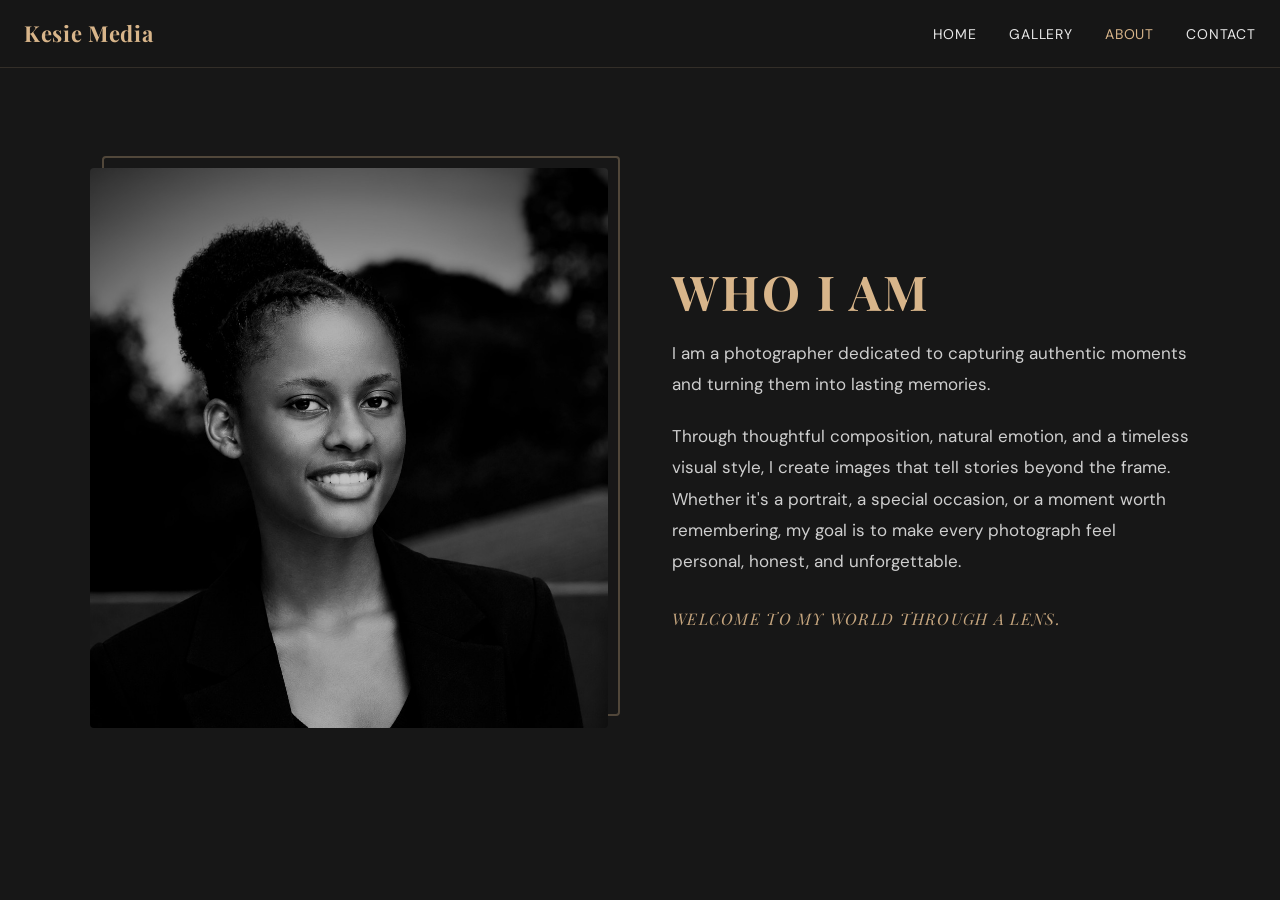
==== about.html @ 2280a036 "Restructure into separate pages: home, gallery, about, contact" ====
<!DOCTYPE html>
<html lang="en">
<head>
  <meta charset="UTF-8">
  <meta name="viewport" content="width=device-width, initial-scale=1.0">
  <title>About — Keza Esther</title>
  <link rel="preconnect" href="https://fonts.googleapis.com">
  <link rel="preconnect" href="https://fonts.gstatic.com" crossorigin>
  <link href="https://fonts.googleapis.com/css2?family=DM+Sans:wght@400;500&family=Playfair+Display:wght@400;700&display=swap" rel="stylesheet">
  <link rel="stylesheet" href="style.css">
</head>
<body>

  <!-- ─── Navigation ──────────────────────────────────────────────────────── -->
  <header class="site-header">
    <nav class="nav">
      <a class="nav__logo" href="index.html">Kesie Media</a>
      <button
        id="menuButton"
        class="nav__menu-btn"
        aria-label="Open navigation menu"
        aria-expanded="false"
        aria-controls="navMenu"
      >&#9776;</button>
      <ul id="navMenu" class="nav__menu" role="list">
        <li><a href="index.html">Home</a></li>
        <li><a href="gallery.html">Gallery</a></li>
        <li><a href="about.html" class="active">About</a></li>
        <li><a href="contact.html">Contact</a></li>
      </ul>
    </nav>
  </header>

  <!-- ─── About ───────────────────────────────────────────────────────────── -->
  <main>
    <section id="about" class="about" aria-label="About">
      <div class="about__inner">
        <div class="about__image-wrap">
          <img
            src="photos /keza about.jpeg"
            alt="Keza Esther — black and white portrait"
            class="about__photo"
            loading="lazy"
          >
        </div>
        <div class="about__content">
          <h2 class="about__heading">WHO I AM</h2>
          <p class="about__body">
            I am a photographer dedicated to capturing authentic moments and turning them into lasting memories.
          </p>
          <p class="about__body">
            Through thoughtful composition, natural emotion, and a timeless visual style, I create images that tell stories beyond the frame. Whether it's a portrait, a special occasion, or a moment worth remembering, my goal is to make every photograph feel personal, honest, and unforgettable.
          </p>
          <p class="about__tagline">WELCOME TO MY WORLD THROUGH A LENS.</p>
        </div>
      </div>
    </section>
  </main>

  <script src="script.js"></script>
</body>
</html>
---- style.css ----
/* ─── Base & reset ──────────────────────────────────────────────────────────
   Minimal reset and custom properties matching the dark minimal aesthetic.
   ─────────────────────────────────────────────────────────────────────────── */

*, *::before, *::after {
  box-sizing: border-box;
  margin: 0;
  padding: 0;
}

:root {
  --color-bg:      #171717;
  --color-surface: #1e1e1e;
  --color-accent:  #d8b58a;
  --color-text:    #e8e8e8;
  --color-muted:   #888;
}

html {
  scroll-behavior: smooth;
}

body {
  background-color: var(--color-bg);
  color: var(--color-text);
  font-family: 'DM Sans', 'Helvetica Neue', Arial, sans-serif;
  line-height: 1.6;
  min-height: 100vh;
}

/* ─── Navigation ────────────────────────────────────────────────────────────*/

.site-header {
  position: sticky;
  top: 0;
  z-index: 100;
  background-color: rgba(23, 23, 23, 0.92);
  backdrop-filter: blur(8px);
  border-bottom: 1px solid rgba(216, 181, 138, 0.15);
}

.nav {
  display: flex;
  align-items: center;
  justify-content: space-between;
  max-width: 1400px;
  margin: 0 auto;
  padding: 16px 24px;
}

.nav__logo {
  font-family: 'Playfair Display', Georgia, serif;
  font-size: 22px;
  font-weight: 700;
  color: var(--color-accent);
  text-decoration: none;
  letter-spacing: 0.03em;
}

.nav__menu {
  display: flex;
  gap: 32px;
  list-style: none;
}

.nav__menu a {
  color: var(--color-text);
  text-decoration: none;
  font-size: 14px;
  letter-spacing: 0.06em;
  text-transform: uppercase;
  transition: color 150ms ease;
}

.nav__menu a:hover,
.nav__menu a:focus-visible,
.nav__menu a.active {
  color: var(--color-accent);
  outline: none;
}

.nav__menu-btn {
  display: none;
  background: none;
  border: none;
  color: var(--color-text);
  font-size: 22px;
  cursor: pointer;
  padding: 4px 8px;
}

@media (max-width: 640px) {
  .nav__menu-btn {
    display: block;
  }

  .nav__menu {
    display: none;
    flex-direction: column;
    gap: 16px;
    position: absolute;
    top: 100%;
    right: 0;
    left: 0;
    background-color: var(--color-bg);
    padding: 16px 24px 24px;
    border-bottom: 1px solid rgba(216, 181, 138, 0.15);
  }

  .nav__menu.active {
    display: flex;
  }
}

/* ─── Gallery grid ──────────────────────────────────────────────────────────*/

.gallery {
  display: grid;
  grid-template-columns: repeat(auto-fill, minmax(320px, 1fr));
  gap: 2px;
  max-width: 1400px;
  margin: 0 auto;
  padding: 40px 24px;
}

/* article.photo — the clickable gallery tile */
article.photo {
  position: relative;
  overflow: hidden;
  aspect-ratio: 4 / 3;
  background-color: var(--color-surface);
  /* cursor set to pointer by script.js, but provide a CSS fallback */
  cursor: pointer;
}

article.photo:focus-visible {
  outline: 2px solid var(--color-accent);
  outline-offset: -2px;
  z-index: 1;
}

article.photo img {
  display: block;
  width: 100%;
  height: 100%;
  object-fit: cover;
  transition: transform 400ms ease, opacity 400ms ease;
}

article.photo:hover img,
article.photo:focus-visible img {
  transform: scale(1.03);
  opacity: 0.88;
}

/* .photo-info — overlay caption that appears on hover */
.photo-info {
  position: absolute;
  inset: auto 0 0 0;
  padding: 48px 16px 16px;
  background: linear-gradient(transparent, rgba(23, 23, 23, 0.85));
  transform: translateY(100%);
  transition: transform 300ms ease;
  pointer-events: none;
}

article.photo:hover .photo-info,
article.photo:focus-visible .photo-info {
  transform: translateY(0);
}

.photo-info h3 {
  font-family: 'Playfair Display', Georgia, serif;
  font-size: 18px;
  font-weight: 400;
  color: #ffffff;
  line-height: 1.3;
}

.photo-info span {
  font-family: 'DM Sans', 'Helvetica Neue', Arial, sans-serif;
  font-size: 12px;
  letter-spacing: 0.08em;
  text-transform: uppercase;
  color: var(--color-accent);
}

/* ─── Lightbox: base overlay and animation styles (Task 1.1) ────────────────
   Requirements: 1.4, 2.4, 6.1
   ─────────────────────────────────────────────────────────────────────────── */

/* Full-viewport fixed overlay, hidden by default.
   z-index 200 keeps it above the navbar (z-index 100).                      */
.lightbox {
  position: fixed;
  inset: 0;                         /* top/right/bottom/left: 0 */
  display: flex;
  flex-direction: column;           /* caption stacks below image panel */
  align-items: center;
  justify-content: center;
  background-color: rgba(23, 23, 23, 0.96); /* Requirement 6.1 */
  opacity: 0;
  pointer-events: none;
  transition: opacity 300ms ease;   /* Requirements 1.4, 2.4 */
  z-index: 200;
}

/* Visible state — toggled by LightboxController */
.lightbox--visible {
  opacity: 1;
  pointer-events: auto;
}

/* Respect OS-level reduced-motion preference (WCAG 2.1 §2.3.3) */
@media (prefers-reduced-motion: reduce) {
  .lightbox {
    transition: none;
  }
}

/* ─── Lightbox: content layout styles (Task 1.2) ────────────────────────────
   Selectors match the DOM skeleton injected by buildDOM() in script.js.
   Base overlay / animation styles (Task 1.1) precede this section.
   ─────────────────────────────────────────────────────────────────────────── */

/* ── Content panel ──────────────────────────────────────────────────────────
   Centres the image horizontally within the overlay column.
   The prev/next arrows are position:fixed so they're out of flow —
   this panel is effectively just a centring wrapper for the <img>.          */
.lightbox__content {
  display: flex;
  flex-direction: row;              /* prev | img | next (arrows are fixed, so img is centred) */
  align-items: center;
  justify-content: center;
  gap: 16px;
  /* Prevent the panel itself from absorbing backdrop-close clicks */
  pointer-events: none;
}

.lightbox__content > * {
  pointer-events: auto;
}

/* ── Active photo (Requirement 6.5) ─────────────────────────────────────────
   Constrained to 85 vh tall and 90 vw wide; aspect ratio preserved by the
   browser's default (object-fit: contain keeps it within the box).          */
.lightbox__img {
  display: block;
  max-height: 85vh;
  max-width: 90vw;
  width: auto;
  height: auto;
  object-fit: contain;
}

/* ── Caption area ───────────────────────────────────────────────────────────
   Sits below the photo, centred, with a comfortable max-width.              */
.lightbox__caption {
  display: flex;
  flex-direction: column;
  align-items: center;
  gap: 6px;
  max-width: 90vw;
  text-align: center;
}

/* ── Title (Requirement 6.2) ─────────────────────────────────────────────────
   Playfair Display, minimum 18 px, white so it's legible on the dark
   overlay. Font stack falls back to a generic serif.                         */
.lightbox__title {
  font-family: 'Playfair Display', Georgia, serif;
  font-size: clamp(18px, 2vw, 26px);
  font-weight: 400;
  color: #ffffff;
  margin: 0;
  line-height: 1.3;
}

/* ── Category label (Requirements 6.3, 6.4) ─────────────────────────────────
   DM Sans, accent colour #d8b58a, slightly smaller than the title.          */
.lightbox__category {
  font-family: 'DM Sans', 'Helvetica Neue', Arial, sans-serif;
  font-size: 13px;
  font-weight: 400;
  letter-spacing: 0.08em;
  text-transform: uppercase;
  color: #d8b58a;
  margin: 0;
}

/* ── Close button (Requirements 6.4, 6.6) ───────────────────────────────────
   Fixed to the top-right corner of the overlay viewport.                    */
.lightbox__close {
  position: fixed;
  top: 20px;
  right: 24px;
  display: flex;
  align-items: center;
  justify-content: center;
  width: 44px;   /* minimum touch target */
  height: 44px;
  padding: 0;
  background: transparent;
  border: none;
  cursor: pointer;
  color: #d8b58a;
  font-size: 28px;
  line-height: 1;
  z-index: 10;
  transition: opacity 150ms ease;
}

.lightbox__close:hover,
.lightbox__close:focus-visible {
  opacity: 0.75;
  outline: 2px solid #d8b58a;
  outline-offset: 2px;
  border-radius: 4px;
}

/* ── Previous / Next arrow buttons (Requirements 6.4, 6.7) ──────────────────
   Absolutely positioned relative to the overlay (which is fixed/full-
   viewport), vertically centred, on the left and right edges.               */
.lightbox__prev,
.lightbox__next {
  position: fixed;
  top: 50%;
  transform: translateY(-50%);
  display: flex;
  align-items: center;
  justify-content: center;
  width: 48px;
  height: 48px;
  padding: 0;
  background: transparent;
  border: none;
  cursor: pointer;
  color: #d8b58a;
  font-size: 32px;
  line-height: 1;
  z-index: 10;
  transition: opacity 150ms ease;
}

.lightbox__prev {
  left: 16px;
}

.lightbox__next {
  right: 16px;
}

.lightbox__prev:hover,
.lightbox__prev:focus-visible,
.lightbox__next:hover,
.lightbox__next:focus-visible {
  opacity: 0.75;
  outline: 2px solid #d8b58a;
  outline-offset: 2px;
  border-radius: 4px;
}

/* ── Responsive: narrow viewports (≥ 320 px, Requirement 8.4) ───────────────
   Tighten the arrow gutters on small screens so they don't overlap the
   image.                                                                     */
@media (max-width: 480px) {
  .lightbox__prev {
    left: 6px;
  }

  .lightbox__next {
    right: 6px;
  }

  .lightbox__close {
    top: 12px;
    right: 12px;
  }
}

/* ─── Hero / Home section ───────────────────────────────────────────────────*/

.hero {
  display: flex;
  flex-direction: column;
  align-items: center;
  justify-content: center;
  min-height: 100vh;
  padding: 80px 24px 60px;
  text-align: center;
  position: relative;
  overflow: hidden;
  background-color: var(--color-bg);
}

/* Subtle radial glow behind the photo */
.hero::before {
  content: '';
  position: absolute;
  inset: 0;
  background: radial-gradient(ellipse 60% 55% at 50% 40%, rgba(216,181,138,0.08) 0%, transparent 70%);
  pointer-events: none;
}

/* ── Portrait ────────────────────────────────────────────────────────────── */
.hero__image-wrap {
  width: 220px;
  height: 220px;
  border-radius: 50%;
  overflow: hidden;
  border: 3px solid var(--color-accent);
  box-shadow: 0 0 40px rgba(216, 181, 138, 0.25);
  margin-bottom: 36px;
  animation: heroFadeUp 0.9s ease both;
}

.hero__photo {
  width: 100%;
  height: 100%;
  object-fit: cover;
  object-position: center top;
}

/* ── Name ────────────────────────────────────────────────────────────────── */
.hero__name {
  font-family: 'Playfair Display', Georgia, serif;
  font-size: clamp(2.8rem, 8vw, 6rem);
  font-weight: 700;
  letter-spacing: 0.12em;
  color: var(--color-text);
  line-height: 1.1;
  margin-bottom: 28px;
  animation: heroFadeUp 0.9s 0.2s ease both;
}

/* ── Role words with staggered fade-in ───────────────────────────────────── */
.hero__roles {
  display: flex;
  flex-wrap: wrap;
  justify-content: center;
  gap: 12px 20px;
}

.hero__role {
  font-family: 'DM Sans', 'Helvetica Neue', Arial, sans-serif;
  font-size: clamp(0.9rem, 2.5vw, 1.15rem);
  font-weight: 400;
  letter-spacing: 0.18em;
  text-transform: uppercase;
  color: var(--color-accent);
  opacity: 0;
  /* Each span has --i set inline (0, 1, 2); delay = 0.6s + i × 0.35s */
  animation: wordFadeIn 0.8s calc(0.6s + var(--i) * 0.35s) ease forwards;
}

/* Separator dots between roles (not after the last) */
.hero__role:not(:last-child)::after {
  content: ' ·';
  color: var(--color-muted);
  margin-left: 20px;
}

/* ── Keyframes ───────────────────────────────────────────────────────────── */
@keyframes heroFadeUp {
  from {
    opacity: 0;
    transform: translateY(28px);
  }
  to {
    opacity: 1;
    transform: translateY(0);
  }
}

@keyframes wordFadeIn {
  from {
    opacity: 0;
    transform: translateY(14px);
    letter-spacing: 0.32em;
  }
  to {
    opacity: 1;
    transform: translateY(0);
    letter-spacing: 0.18em;
  }
}

/* Reduced-motion: skip animations, show content immediately */
@media (prefers-reduced-motion: reduce) {
  .hero__image-wrap,
  .hero__name {
    animation: none;
  }
  .hero__role {
    opacity: 1;
    animation: none;
  }
}

/* ── Responsive ──────────────────────────────────────────────────────────── */
@media (max-width: 480px) {
  .hero__image-wrap {
    width: 170px;
    height: 170px;
  }

  .hero__roles {
    flex-direction: column;
    align-items: center;
    gap: 10px;
  }

  .hero__role:not(:last-child)::after {
    display: none;
  }
}

/* ─── Contact section ───────────────────────────────────────────────────────*/

.contact {
  background-color: var(--color-surface);
  padding: 80px 24px;
}

.contact__inner {
  max-width: 600px;
  margin: 0 auto;
  text-align: center;
}

.contact__heading {
  font-family: 'Playfair Display', Georgia, serif;
  font-size: clamp(2rem, 5vw, 3rem);
  font-weight: 700;
  color: var(--color-text);
  margin-bottom: 12px;
}

.contact__sub {
  font-size: 15px;
  color: var(--color-muted);
  margin-bottom: 48px;
  line-height: 1.7;
}

/* ── Contact items list ──────────────────────────────────────────────────── */
.contact__list {
  list-style: none;
  display: flex;
  flex-direction: column;
  gap: 20px;
}

.contact__item {
  display: flex;
  align-items: center;
  gap: 16px;
  background-color: var(--color-bg);
  border: 1px solid rgba(216, 181, 138, 0.15);
  border-radius: 10px;
  padding: 18px 24px;
  transition: border-color 200ms ease, transform 200ms ease;
}

.contact__item:hover {
  border-color: var(--color-accent);
  transform: translateY(-2px);
}

.contact__icon {
  flex-shrink: 0;
  display: flex;
  align-items: center;
  justify-content: center;
  width: 44px;
  height: 44px;
  border-radius: 50%;
  background-color: rgba(216, 181, 138, 0.1);
  color: var(--color-accent);
}

.contact__link,
.contact__text {
  font-family: 'DM Sans', 'Helvetica Neue', Arial, sans-serif;
  font-size: clamp(14px, 2.5vw, 16px);
  color: var(--color-text);
  text-decoration: none;
  word-break: break-word;
  text-align: left;
}

.contact__link:hover,
.contact__link:focus-visible {
  color: var(--color-accent);
  outline: none;
  text-decoration: underline;
}

/* ── Responsive ──────────────────────────────────────────────────────────── */
@media (max-width: 480px) {
  .contact {
    padding: 60px 16px;
  }

  .contact__item {
    padding: 14px 16px;
    gap: 12px;
  }

  .contact__icon {
    width: 38px;
    height: 38px;
  }
}

/* ─── Hero: Collaborators ───────────────────────────────────────────────────*/

.hero__collabs {
  margin-top: 52px;
  display: flex;
  flex-direction: column;
  align-items: center;
  gap: 16px;
  animation: heroFadeUp 0.9s 1.4s ease both;
  opacity: 0;
  /* reuse heroFadeUp — forwards fill keeps it visible after */
  animation-fill-mode: forwards;
}

.hero__collabs-label {
  font-family: 'DM Sans', 'Helvetica Neue', Arial, sans-serif;
  font-size: 11px;
  letter-spacing: 0.2em;
  text-transform: uppercase;
  color: var(--color-muted);
}

.hero__collabs-list {
  display: flex;
  flex-wrap: wrap;
  justify-content: center;
  gap: 14px;
}

.hero__collab-card {
  display: flex;
  flex-direction: column;
  align-items: center;
  gap: 4px;
  padding: 14px 24px;
  border: 1px solid rgba(216, 181, 138, 0.2);
  border-radius: 10px;
  background-color: rgba(255, 255, 255, 0.03);
  text-decoration: none;
  transition: border-color 200ms ease, background-color 200ms ease, transform 200ms ease;
  min-width: 160px;
}

.hero__collab-card:hover,
.hero__collab-card:focus-visible {
  border-color: var(--color-accent);
  background-color: rgba(216, 181, 138, 0.07);
  transform: translateY(-3px);
  outline: none;
}

.hero__collab-name {
  font-family: 'Playfair Display', Georgia, serif;
  font-size: 15px;
  font-weight: 700;
  color: var(--color-accent);
  letter-spacing: 0.04em;
}

.hero__collab-desc {
  font-family: 'DM Sans', 'Helvetica Neue', Arial, sans-serif;
  font-size: 11px;
  letter-spacing: 0.06em;
  text-transform: uppercase;
  color: var(--color-muted);
}

/* Reduced motion */
@media (prefers-reduced-motion: reduce) {
  .hero__collabs {
    animation: none;
    opacity: 1;
  }
}

/* Mobile */
@media (max-width: 480px) {
  .hero__collabs-list {
    flex-direction: column;
    align-items: center;
  }

  .hero__collab-card {
    width: 100%;
    max-width: 280px;
  }
}

/* ─── About section ─────────────────────────────────────────────────────────*/

.about {
  padding: 100px 24px;
  background-color: var(--color-bg);
}

.about__inner {
  max-width: 1100px;
  margin: 0 auto;
  display: grid;
  grid-template-columns: 1fr 1fr;
  gap: 64px;
  align-items: center;
}

/* ── Portrait ────────────────────────────────────────────────────────────── */
.about__image-wrap {
  position: relative;
}

/* Decorative gold offset border behind the photo */
.about__image-wrap::before {
  content: '';
  position: absolute;
  inset: -12px -12px 12px 12px;
  border: 2px solid rgba(216, 181, 138, 0.3);
  border-radius: 4px;
  pointer-events: none;
}

.about__photo {
  display: block;
  width: 100%;
  height: 560px;
  object-fit: cover;
  object-position: center top;
  border-radius: 4px;
  filter: grayscale(100%);
  transition: filter 400ms ease;
}

.about__photo:hover {
  filter: grayscale(0%);
}

/* ── Text content ────────────────────────────────────────────────────────── */
.about__content {
  display: flex;
  flex-direction: column;
  gap: 20px;
}

.about__heading {
  font-family: 'Playfair Display', Georgia, serif;
  font-size: clamp(2rem, 4vw, 3rem);
  font-weight: 700;
  color: var(--color-accent);
  letter-spacing: 0.06em;
  line-height: 1.1;
}

.about__body {
  font-family: 'DM Sans', 'Helvetica Neue', Arial, sans-serif;
  font-size: clamp(15px, 1.8vw, 17px);
  color: var(--color-text);
  line-height: 1.85;
  opacity: 0.88;
}

.about__tagline {
  font-family: 'Playfair Display', Georgia, serif;
  font-size: clamp(14px, 1.6vw, 16px);
  font-style: italic;
  letter-spacing: 0.08em;
  color: var(--color-accent);
  margin-top: 8px;
  opacity: 0.9;
}

/* ── Responsive ──────────────────────────────────────────────────────────── */
@media (max-width: 860px) {
  .about__inner {
    grid-template-columns: 1fr;
    gap: 40px;
  }

  .about__photo {
    height: 420px;
  }

  .about__image-wrap::before {
    display: none;
  }
}

@media (max-width: 480px) {
  .about {
    padding: 60px 16px;
  }

  .about__photo {
    height: 320px;
  }
}
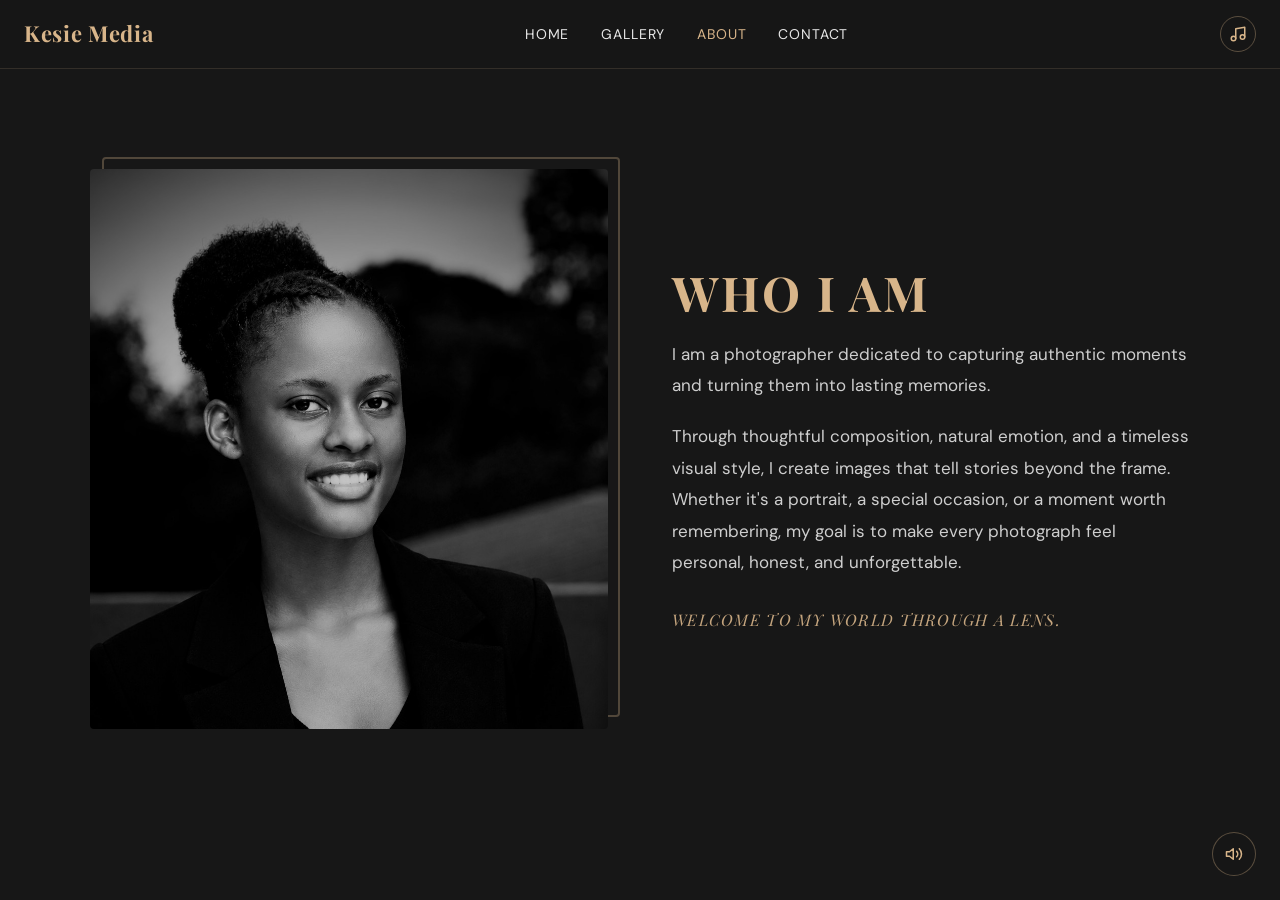
==== commit a20995c6: "Add looping background music (soft volume 0.18) with play/pause toggle in nav" ====
--- a/about.html
+++ b/about.html
@@ -28,6 +28,13 @@
         <li><a href="about.html" class="active">About</a></li>
         <li><a href="contact.html">Contact</a></li>
       </ul>
+      <!-- Music toggle -->
+      <button id="musicToggle" aria-label="Pause background music" title="Toggle background music">
+        <svg id="musicIcon" xmlns="http://www.w3.org/2000/svg" width="18" height="18" viewBox="0 0 24 24" fill="none" stroke="currentColor" stroke-width="2" stroke-linecap="round" stroke-linejoin="round">
+          <path d="M9 18V5l12-2v13"/>
+          <circle cx="6" cy="18" r="3"/><circle cx="18" cy="16" r="3"/>
+        </svg>
+      </button>
     </nav>
   </header>
 
@@ -57,6 +64,7 @@
     </section>
   </main>
 
+  <audio id="bgMusic" src="bg.mp3" loop preload="auto"></audio>
   <script src="script.js"></script>
 </body>
 </html>
--- a/style.css
+++ b/style.css
@@ -391,6 +391,27 @@
   position: relative;
   overflow: hidden;
   background-color: var(--color-bg);
+  /* Night street lights background image */
+  background-image: var(--hero-bg);
+  background-size: cover;
+  background-position: center center;
+  background-attachment: fixed;
+}
+
+/* Dark overlay so text stays legible over the photo */
+.hero::after {
+  content: '';
+  position: absolute;
+  inset: 0;
+  background: rgba(10, 10, 10, 0.62);
+  pointer-events: none;
+  z-index: 0;
+}
+
+/* Keep all hero children above the overlay */
+.hero > * {
+  position: relative;
+  z-index: 1;
 }
 
 /* Subtle radial glow behind the photo */
@@ -400,6 +421,7 @@
   inset: 0;
   background: radial-gradient(ellipse 60% 55% at 50% 40%, rgba(216,181,138,0.08) 0%, transparent 70%);
   pointer-events: none;
+  z-index: 1;
 }
 
 /* ── Portrait ────────────────────────────────────────────────────────────── */
@@ -806,3 +828,88 @@
     height: 320px;
   }
 }
+
+/* ─── Sound toggle button ────────────────────────────────────────────────────*/
+
+#soundToggle {
+  position: fixed;
+  bottom: 24px;
+  right: 24px;
+  z-index: 300;
+  display: flex;
+  align-items: center;
+  justify-content: center;
+  width: 44px;
+  height: 44px;
+  border-radius: 50%;
+  border: 1px solid rgba(216, 181, 138, 0.35);
+  background-color: rgba(23, 23, 23, 0.85);
+  backdrop-filter: blur(6px);
+  color: var(--color-accent);
+  cursor: pointer;
+  transition: border-color 200ms ease, transform 200ms ease;
+}
+
+#soundToggle:hover {
+  border-color: var(--color-accent);
+  transform: scale(1.1);
+}
+
+#soundToggle.muted {
+  color: var(--color-muted);
+  border-color: rgba(136, 136, 136, 0.3);
+}
+
+@media (max-width: 480px) {
+  #soundToggle {
+    bottom: 16px;
+    right: 16px;
+    width: 38px;
+    height: 38px;
+  }
+}
+
+/* ─── Music toggle button (nav) ─────────────────────────────────────────────*/
+
+#musicToggle {
+  display: flex;
+  align-items: center;
+  justify-content: center;
+  width: 36px;
+  height: 36px;
+  border-radius: 50%;
+  border: 1px solid rgba(216, 181, 138, 0.35);
+  background: transparent;
+  color: var(--color-accent);
+  cursor: pointer;
+  flex-shrink: 0;
+  transition: border-color 200ms ease, color 200ms ease, transform 200ms ease;
+}
+
+#musicToggle:hover {
+  border-color: var(--color-accent);
+  transform: scale(1.1);
+}
+
+/* Paused state — dims the icon */
+#musicToggle.paused {
+  color: var(--color-muted);
+  border-color: rgba(136,136,136,0.3);
+}
+
+/* Pulse animation while music is playing */
+@keyframes musicPulse {
+  0%, 100% { box-shadow: 0 0 0 0 rgba(216,181,138,0.4); }
+  50%       { box-shadow: 0 0 0 6px rgba(216,181,138,0); }
+}
+
+#musicToggle:not(.paused) {
+  animation: musicPulse 2s ease-in-out infinite;
+}
+
+@media (max-width: 640px) {
+  #musicToggle {
+    width: 32px;
+    height: 32px;
+  }
+}
